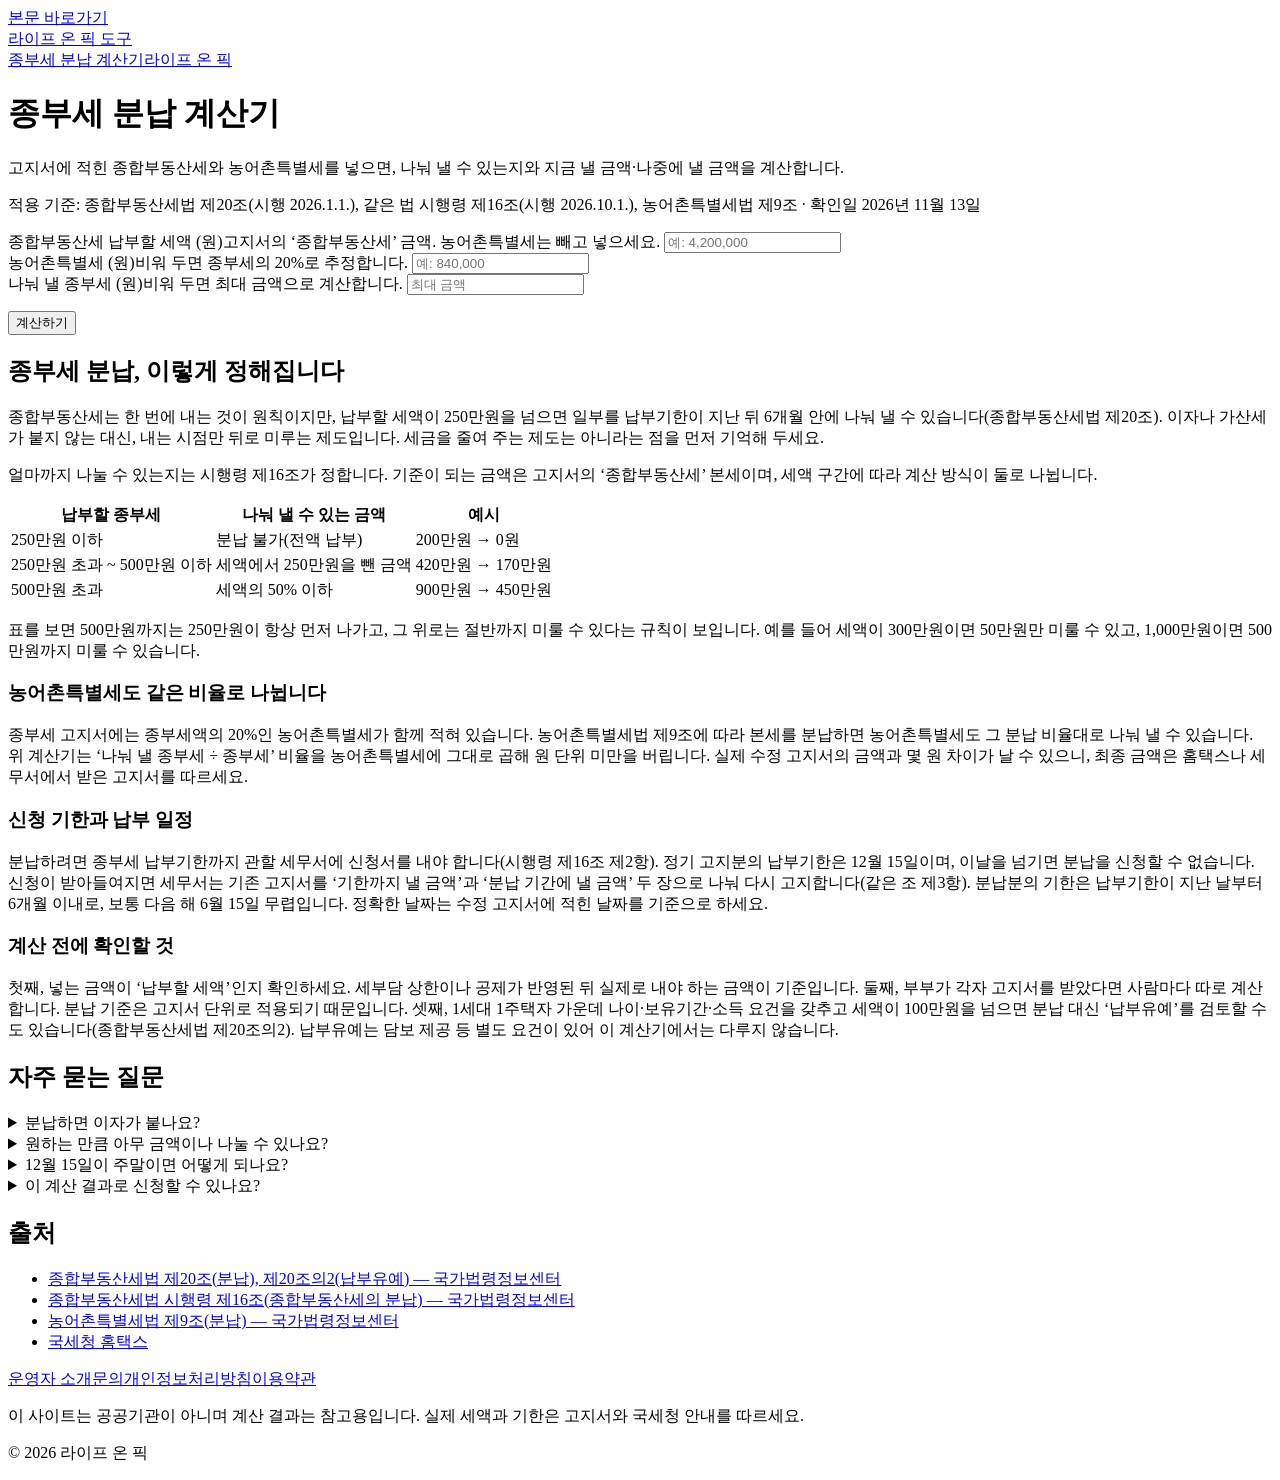
==== index.html @ 068dc337 "Create index.html" ====
<!doctype html>
<html lang="ko">
<head>
<meta charset="utf-8">
<meta name="viewport" content="width=device-width, initial-scale=1">
<title>종부세 분납 계산기 2026 — 분납 가능 금액과 12월 15일 납부액 계산</title>
<meta name="description" content="종합부동산세 고지세액을 입력하면 분납 가능 여부, 최대 분납 금액, 농어촌특별세 분납분, 12월 15일과 다음 해 6월에 낼 금액을 바로 계산합니다. 종합부동산세법 제20조·시행령 제16조 기준.">
<link rel="canonical" href="https://tool.mrscoco.com/">
<meta property="og:type" content="website">
<meta property="og:site_name" content="라이프 온 픽 도구">
<meta property="og:title" content="종부세 분납 계산기 2026 — 분납 가능 금액과 12월 15일 납부액 계산">
<meta property="og:description" content="종합부동산세 고지세액을 입력하면 분납 가능 여부, 최대 분납 금액, 농어촌특별세 분납분, 12월 15일과 다음 해 6월에 낼 금액을 바로 계산합니다. 종합부동산세법 제20조·시행령 제16조 기준.">
<meta property="og:url" content="https://tool.mrscoco.com/">
<meta property="og:image" content="https://tool.mrscoco.com/assets/og.png">
<meta property="og:image:width" content="1200"><meta property="og:image:height" content="630">
<meta name="twitter:card" content="summary_large_image">
<link rel="icon" href="/assets/favicon.svg" type="image/svg+xml">
<link rel="stylesheet" href="/assets/style.css">
<script type="application/ld+json">{"@context":"https://schema.org","@type":"WebApplication","name":"종부세 분납 계산기","url":"https://tool.mrscoco.com/","applicationCategory":"FinanceApplication","operatingSystem":"All","inLanguage":"ko","offers":{"@type":"Offer","price":"0","priceCurrency":"KRW"}}</script>
</head>
<body>
<a class="skip" href="#main">본문 바로가기</a>
<header class="site"><div class="wrap"><a class="brand" href="/">라이프 온 픽 도구</a><nav aria-label="주요 메뉴"><a href="/">종부세 분납 계산기</a><a href="https://www.mrscoco.com/">라이프 온 픽</a></nav></div></header>
<main id="main" class="wrap">
  <h1>종부세 분납 계산기</h1>
  <p class="lead">고지서에 적힌 종합부동산세와 농어촌특별세를 넣으면, 나눠 낼 수 있는지와 지금 낼 금액·나중에 낼 금액을 계산합니다.</p>
  <p class="meta">적용 기준: 종합부동산세법 제20조(시행 2026.1.1.), 같은 법 시행령 제16조(시행 2026.10.1.), 농어촌특별세법 제9조 · 확인일 2026년 11월 13일</p>

  <form class="card" id="calc" novalidate>
    <div class="field">
      <label for="tax">종합부동산세 납부할 세액 (원)<span class="hint">고지서의 ‘종합부동산세’ 금액. 농어촌특별세는 빼고 넣으세요.</span></label>
      <input type="text" id="tax" inputmode="numeric" autocomplete="off" placeholder="예: 4,200,000" required aria-describedby="err">
    </div>
    <div class="row">
      <div class="field">
        <label for="farm">농어촌특별세 (원)<span class="hint">비워 두면 종부세의 20%로 추정합니다.</span></label>
        <input type="text" id="farm" inputmode="numeric" autocomplete="off" placeholder="예: 840,000">
      </div>
      <div class="field">
        <label for="want">나눠 낼 종부세 (원)<span class="hint">비워 두면 최대 금액으로 계산합니다.</span></label>
        <input type="text" id="want" inputmode="numeric" autocomplete="off" placeholder="최대 금액">
      </div>
    </div>
    <p id="err" class="hint" role="alert" aria-live="assertive"></p>
    <button type="submit">계산하기</button>
  </form>

  <section class="result card" id="result" hidden aria-live="polite" tabindex="-1">
    <p id="verdict"></p>
    <table>
      <thead><tr><th scope="col">구분</th><th scope="col" class="num" id="h-now">12월 15일까지</th><th scope="col" class="num" id="h-later">분납 기한까지</th></tr></thead>
      <tbody>
        <tr><td>종합부동산세</td><td class="num" id="t-now"></td><td class="num" id="t-later"></td></tr>
        <tr><td>농어촌특별세</td><td class="num" id="f-now"></td><td class="num" id="f-later"></td></tr>
        <tr class="total"><td>합계</td><td class="num" id="s-now"></td><td class="num" id="s-later"></td></tr>
      </tbody>
    </table>
    <p class="note" id="notes"></p>
  </section>

  <h2>종부세 분납, 이렇게 정해집니다</h2>
  <p>종합부동산세는 한 번에 내는 것이 원칙이지만, 납부할 세액이 250만원을 넘으면 일부를 납부기한이 지난 뒤 6개월 안에 나눠 낼 수 있습니다(종합부동산세법 제20조). 이자나 가산세가 붙지 않는 대신, 내는 시점만 뒤로 미루는 제도입니다. 세금을 줄여 주는 제도는 아니라는 점을 먼저 기억해 두세요.</p>
  <p>얼마까지 나눌 수 있는지는 시행령 제16조가 정합니다. 기준이 되는 금액은 고지서의 ‘종합부동산세’ 본세이며, 세액 구간에 따라 계산 방식이 둘로 나뉩니다.</p>
  <table>
    <thead><tr><th scope="col">납부할 종부세</th><th scope="col">나눠 낼 수 있는 금액</th><th scope="col">예시</th></tr></thead>
    <tbody>
      <tr><td>250만원 이하</td><td>분납 불가(전액 납부)</td><td>200만원 → 0원</td></tr>
      <tr><td>250만원 초과 ~ 500만원 이하</td><td>세액에서 250만원을 뺀 금액</td><td>420만원 → 170만원</td></tr>
      <tr><td>500만원 초과</td><td>세액의 50% 이하</td><td>900만원 → 450만원</td></tr>
    </tbody>
  </table>
  <p>표를 보면 500만원까지는 250만원이 항상 먼저 나가고, 그 위로는 절반까지 미룰 수 있다는 규칙이 보입니다. 예를 들어 세액이 300만원이면 50만원만 미룰 수 있고, 1,000만원이면 500만원까지 미룰 수 있습니다.</p>

  <h3>농어촌특별세도 같은 비율로 나뉩니다</h3>
  <p>종부세 고지서에는 종부세액의 20%인 농어촌특별세가 함께 적혀 있습니다. 농어촌특별세법 제9조에 따라 본세를 분납하면 농어촌특별세도 그 분납 비율대로 나눠 낼 수 있습니다. 위 계산기는 ‘나눠 낼 종부세 ÷ 종부세’ 비율을 농어촌특별세에 그대로 곱해 원 단위 미만을 버립니다. 실제 수정 고지서의 금액과 몇 원 차이가 날 수 있으니, 최종 금액은 홈택스나 세무서에서 받은 고지서를 따르세요.</p>

  <h3>신청 기한과 납부 일정</h3>
  <p>분납하려면 종부세 납부기한까지 관할 세무서에 신청서를 내야 합니다(시행령 제16조 제2항). 정기 고지분의 납부기한은 12월 15일이며, 이날을 넘기면 분납을 신청할 수 없습니다. 신청이 받아들여지면 세무서는 기존 고지서를 ‘기한까지 낼 금액’과 ‘분납 기간에 낼 금액’ 두 장으로 나눠 다시 고지합니다(같은 조 제3항). 분납분의 기한은 납부기한이 지난 날부터 6개월 이내로, 보통 다음 해 6월 15일 무렵입니다. 정확한 날짜는 수정 고지서에 적힌 날짜를 기준으로 하세요.</p>

  <h3>계산 전에 확인할 것</h3>
  <p>첫째, 넣는 금액이 ‘납부할 세액’인지 확인하세요. 세부담 상한이나 공제가 반영된 뒤 실제로 내야 하는 금액이 기준입니다. 둘째, 부부가 각자 고지서를 받았다면 사람마다 따로 계산합니다. 분납 기준은 고지서 단위로 적용되기 때문입니다. 셋째, 1세대 1주택자 가운데 나이·보유기간·소득 요건을 갖추고 세액이 100만원을 넘으면 분납 대신 ‘납부유예’를 검토할 수도 있습니다(종합부동산세법 제20조의2). 납부유예는 담보 제공 등 별도 요건이 있어 이 계산기에서는 다루지 않습니다.</p>

  <h2>자주 묻는 질문</h2>
  <details><summary>분납하면 이자가 붙나요?</summary><p>분납 기간 안에 내면 법에 따른 이자나 가산세는 없습니다. 다만 분납 기한을 넘기면 납부지연가산세가 붙을 수 있습니다.</p></details>
  <details><summary>원하는 만큼 아무 금액이나 나눌 수 있나요?</summary><p>아니요. 위 표의 한도 안에서만 가능합니다. 계산기에 한도보다 큰 금액을 넣으면 한도로 낮춰 보여 줍니다.</p></details>
  <details><summary>12월 15일이 주말이면 어떻게 되나요?</summary><p>국세 기한이 토요일·일요일·공휴일이면 그다음 날이 기한이 됩니다. 계산기는 주말만 자동으로 반영하며 공휴일은 반영하지 않습니다. 2026년 12월 15일은 화요일입니다.</p></details>
  <details><summary>이 계산 결과로 신청할 수 있나요?</summary><p>이 페이지는 법령 기준을 옮겨 계산하는 참고용 도구이며, 국세청 서비스가 아닙니다. 실제 신청과 최종 금액은 홈택스 또는 관할 세무서에서 확인하세요.</p></details>

  <h2>출처</h2>
  <ul class="src">
    <li><a href="https://www.law.go.kr/법령/종합부동산세법" rel="noopener">종합부동산세법 제20조(분납), 제20조의2(납부유예) — 국가법령정보센터</a></li>
    <li><a href="https://www.law.go.kr/법령/종합부동산세법시행령" rel="noopener">종합부동산세법 시행령 제16조(종합부동산세의 분납) — 국가법령정보센터</a></li>
    <li><a href="https://www.law.go.kr/법령/농어촌특별세법" rel="noopener">농어촌특별세법 제9조(분납) — 국가법령정보센터</a></li>
    <li><a href="https://www.hometax.go.kr" rel="noopener">국세청 홈택스</a></li>
  </ul>
</main>
<script src="/assets/calc.js"></script>
<script>
(function(){
  var f=document.getElementById('calc'), out=document.getElementById('result'), err=document.getElementById('err');
  var won=function(n){return n.toLocaleString('ko-KR')+'원'};
  var num=function(id){var v=document.getElementById(id).value.replace(/[^0-9]/g,'');return v};
  var fmtDate=function(d){return d.getFullYear()+'년 '+(d.getMonth()+1)+'월 '+d.getDate()+'일'};
  var fmtShort=function(d){return (d.getFullYear()%100)+'.'+(d.getMonth()+1)+'.'+d.getDate()+'.'};
  ['tax','farm','want'].forEach(function(id){var el=document.getElementById(id);el.addEventListener('input',function(){var v=el.value.replace(/[^0-9]/g,'');el.value=v?Number(v).toLocaleString('ko-KR'):''})});
  f.addEventListener('submit',function(e){
    e.preventDefault();
    var tax=num('tax');
    if(!tax||Number(tax)<=0){err.textContent='종합부동산세 금액을 숫자로 입력해 주세요.';out.hidden=true;document.getElementById('tax').focus();return}
    err.textContent='';
    var r=JbsCalc.calc({tax:tax,farm:num('farm'),want:num('want')});
    var d=JbsCalc.deadlines(new Date().getMonth()<6?new Date().getFullYear()-1:new Date().getFullYear());
    document.getElementById('h-now').textContent=fmtShort(d.due)+'까지';
    document.getElementById('h-later').textContent=fmtShort(d.installment)+' 무렵까지';
    var set=function(id,v){document.getElementById(id).textContent=won(v)};
    set('t-now',r.tax-r.split);set('t-later',r.split);
    set('f-now',r.farm-r.farmSplit);set('f-later',r.farmSplit);
    set('s-now',r.payNow);set('s-later',r.payLater);
    var v=document.getElementById('verdict');
    v.innerHTML=r.eligible?'<span class="badge ok">분납 가능</span> 종부세 최대 '+won(r.max)+'까지 나눠 낼 수 있습니다.':'<span class="badge no">분납 불가</span> 종부세가 250만원 이하라 전액을 납부기한까지 내야 합니다.';
    var n=[];
    if(r.capped)n.push('입력한 금액이 한도를 넘어 최대 금액('+won(r.max)+')으로 계산했습니다.');
    if(r.farmEstimated)n.push('농어촌특별세는 종부세의 20%로 추정했습니다. 고지서 금액을 넣으면 더 정확합니다.');
    n.push('분납은 납부기한까지 신청해야 하며, 최종 금액과 날짜는 수정 고지서를 따르세요. 공휴일은 반영하지 않았습니다.');
    document.getElementById('notes').textContent=n.join(' ');
    out.hidden=false;out.focus();
  });
})();
</script>
<footer class="site"><div class="wrap">
<p class="footer-links"><a href="/about.html">운영자 소개</a><a href="/contact.html">문의</a><a href="/privacy.html">개인정보처리방침</a><a href="/terms.html">이용약관</a></p>
<p>이 사이트는 공공기관이 아니며 계산 결과는 참고용입니다. 실제 세액과 기한은 고지서와 국세청 안내를 따르세요.</p>
<p>© 2026 라이프 온 픽</p>
</div></footer>
</body>
</html>
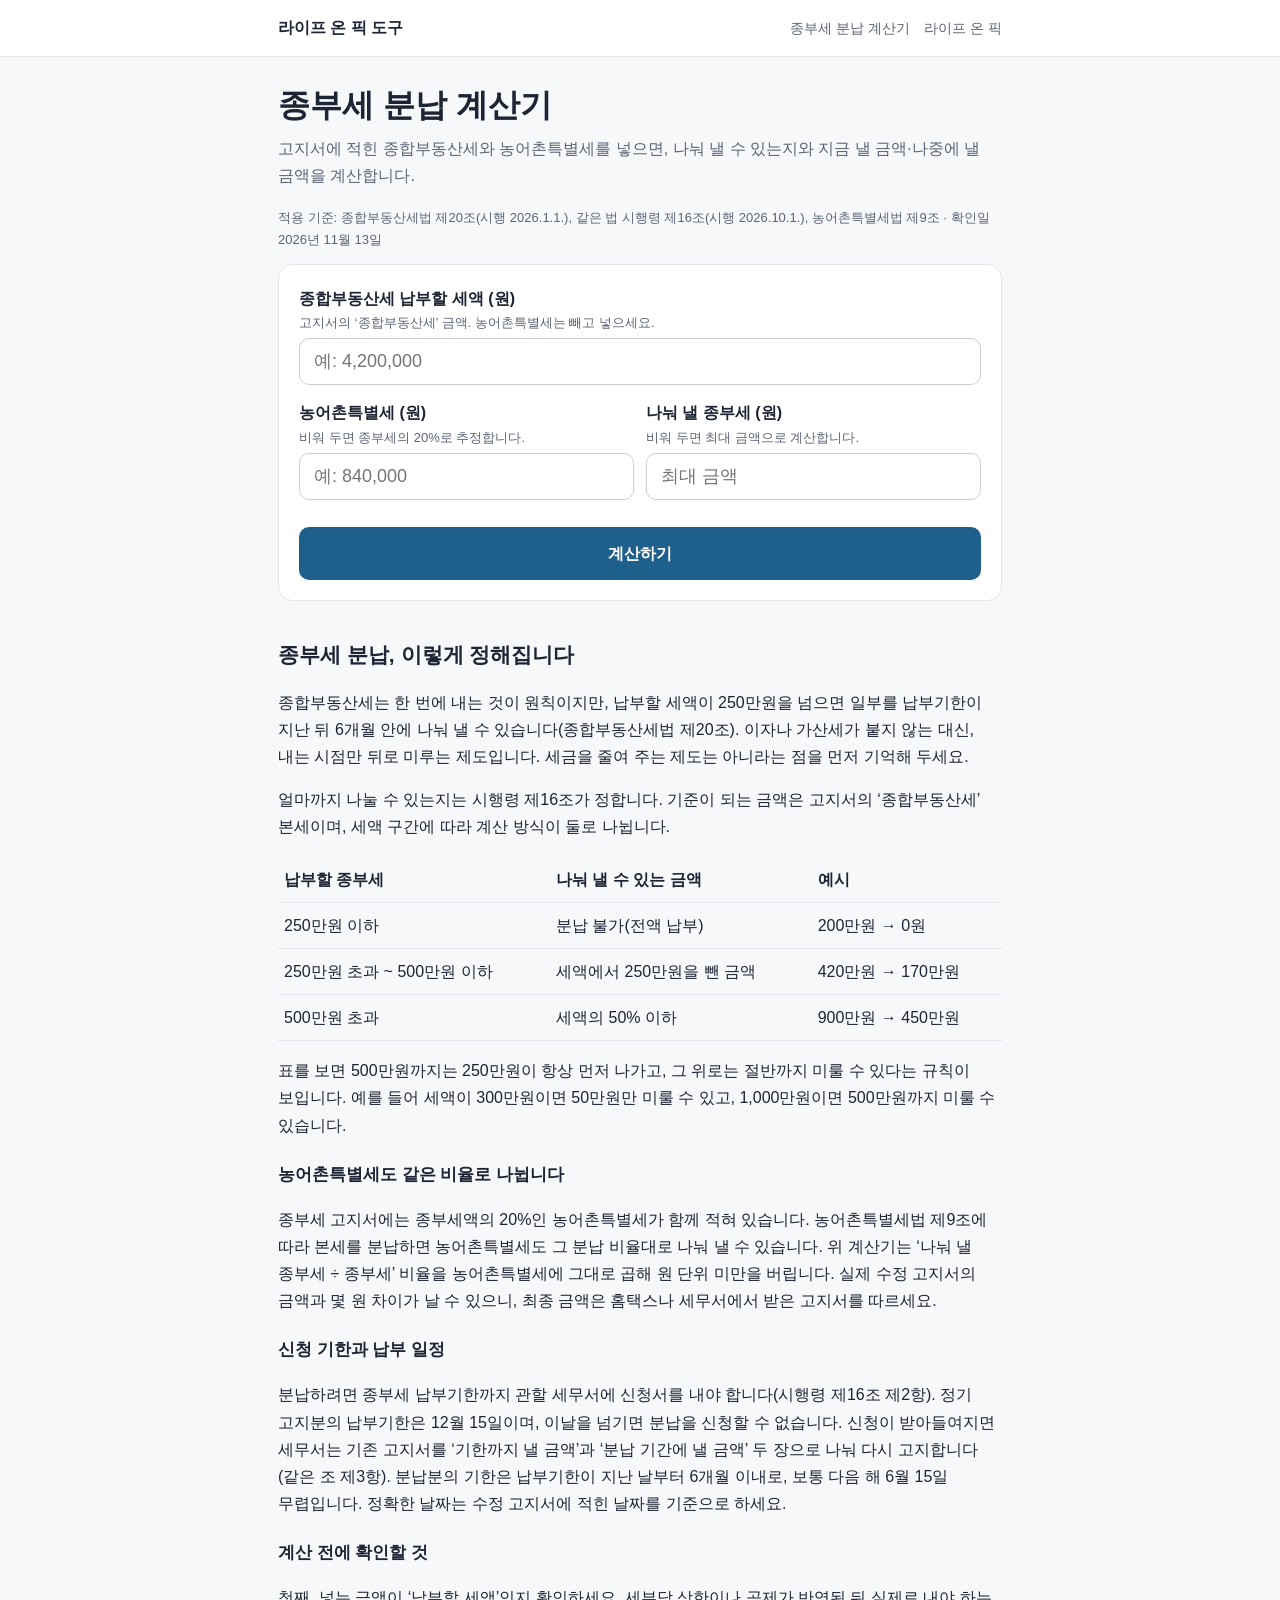
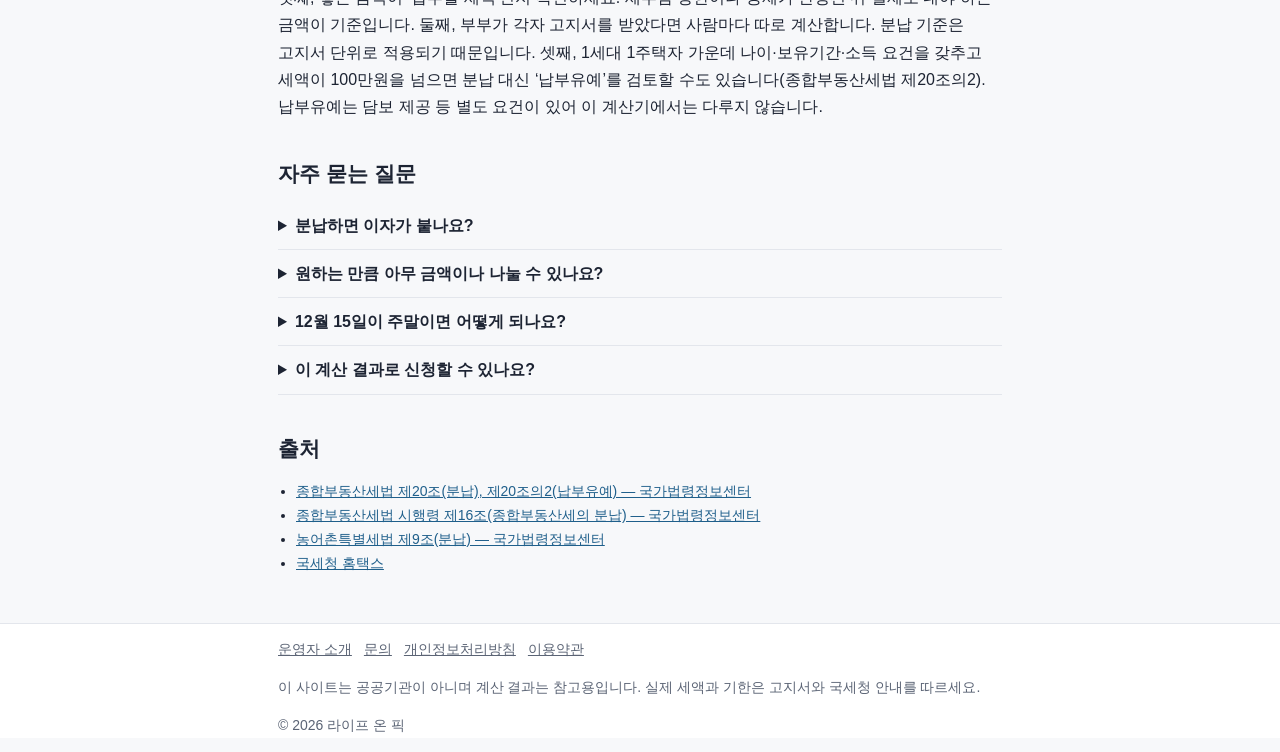
==== commit ba35bd9a: "Update index.html" ====
--- a/index.html
+++ b/index.html
@@ -11,7 +11,7 @@
 <meta property="og:title" content="종부세 분납 계산기 2026 — 분납 가능 금액과 12월 15일 납부액 계산">
 <meta property="og:description" content="종합부동산세 고지세액을 입력하면 분납 가능 여부, 최대 분납 금액, 농어촌특별세 분납분, 12월 15일과 다음 해 6월에 낼 금액을 바로 계산합니다. 종합부동산세법 제20조·시행령 제16조 기준.">
 <meta property="og:url" content="https://tool.mrscoco.com/">
-<meta property="og:image" content="https://tool.mrscoco.com/assets/og.png">
+<meta property="og:image" content="https://tool.mrscoco.com/og.png">
 <meta property="og:image:width" content="1200"><meta property="og:image:height" content="630">
 <meta name="twitter:card" content="summary_large_image">
 <link rel="icon" href="/assets/favicon.svg" type="image/svg+xml">
--- a/assets/style.css
+++ b/assets/style.css
@@ -0,0 +1,41 @@
+:root{--ink:#1d2433;--muted:#5b6475;--line:#e3e6ec;--bg:#f7f8fa;--card:#fff;--accent:#1f5f8b;--accent-ink:#fff;--ok:#1d7a4f;--warn:#9a5b00;--radius:14px}
+*{box-sizing:border-box}
+html{-webkit-text-size-adjust:100%}
+body{margin:0;font-family:-apple-system,BlinkMacSystemFont,"Apple SD Gothic Neo","Noto Sans KR","Malgun Gothic",sans-serif;color:var(--ink);background:var(--bg);line-height:1.7;word-break:keep-all}
+a{color:var(--accent)}
+a:focus-visible,button:focus-visible,input:focus-visible,summary:focus-visible{outline:3px solid #f2b705;outline-offset:2px}
+.skip{position:absolute;left:-999px}.skip:focus{left:8px;top:8px;background:#fff;padding:8px;z-index:9}
+header.site,footer.site{background:#fff;border-bottom:1px solid var(--line)}
+footer.site{border-top:1px solid var(--line);border-bottom:0;margin-top:48px;font-size:14px;color:var(--muted)}
+.wrap{max-width:760px;margin:0 auto;padding:0 18px}
+header.site .wrap{display:flex;justify-content:space-between;align-items:center;min-height:56px;gap:12px}
+.brand{font-weight:700;color:var(--ink);text-decoration:none}
+header nav a{margin-left:14px;font-size:14px;color:var(--muted);text-decoration:none}
+h1{font-size:clamp(24px,5vw,32px);line-height:1.3;margin:28px 0 8px}
+h2{font-size:21px;margin:36px 0 10px}
+h3{font-size:17px;margin:22px 0 6px}
+.lead{color:var(--muted);margin:0 0 18px}
+.meta{font-size:13px;color:var(--muted)}
+.card{background:var(--card);border:1px solid var(--line);border-radius:var(--radius);padding:20px}
+.field{margin-bottom:14px}
+label{display:block;font-weight:600;margin-bottom:4px}
+.hint{display:block;font-size:13px;color:var(--muted);font-weight:400}
+input[type=text]{width:100%;font-size:18px;padding:12px 14px;border:1px solid #c9ced8;border-radius:10px;font-variant-numeric:tabular-nums}
+.row{display:grid;grid-template-columns:1fr 1fr;gap:12px}
+@media (max-width:560px){.row{grid-template-columns:1fr}}
+button{font:inherit;font-weight:700;background:var(--accent);color:var(--accent-ink);border:0;border-radius:10px;padding:13px 18px;width:100%;cursor:pointer}
+.result{margin-top:18px}
+.result[hidden]{display:none}
+.badge{display:inline-block;font-size:13px;font-weight:700;padding:2px 10px;border-radius:99px}
+.badge.ok{background:#e4f4ec;color:var(--ok)}.badge.no{background:#fbefdc;color:var(--warn)}
+table{width:100%;border-collapse:collapse;margin:10px 0;font-variant-numeric:tabular-nums}
+th,td{border-bottom:1px solid var(--line);padding:9px 6px;text-align:left;vertical-align:top}
+td.num,th.num{text-align:right}
+td.num{white-space:nowrap}
+@media (max-width:560px){th,td{padding:8px 4px;font-size:14px}}
+tr.total td{font-weight:700}
+.note{font-size:14px;color:var(--muted);background:#f1f3f6;border-radius:10px;padding:12px 14px}
+details{border-bottom:1px solid var(--line);padding:10px 0}
+summary{cursor:pointer;font-weight:600}
+ul.src{font-size:14px;padding-left:18px}
+.footer-links a{margin-right:12px;color:var(--muted)}
